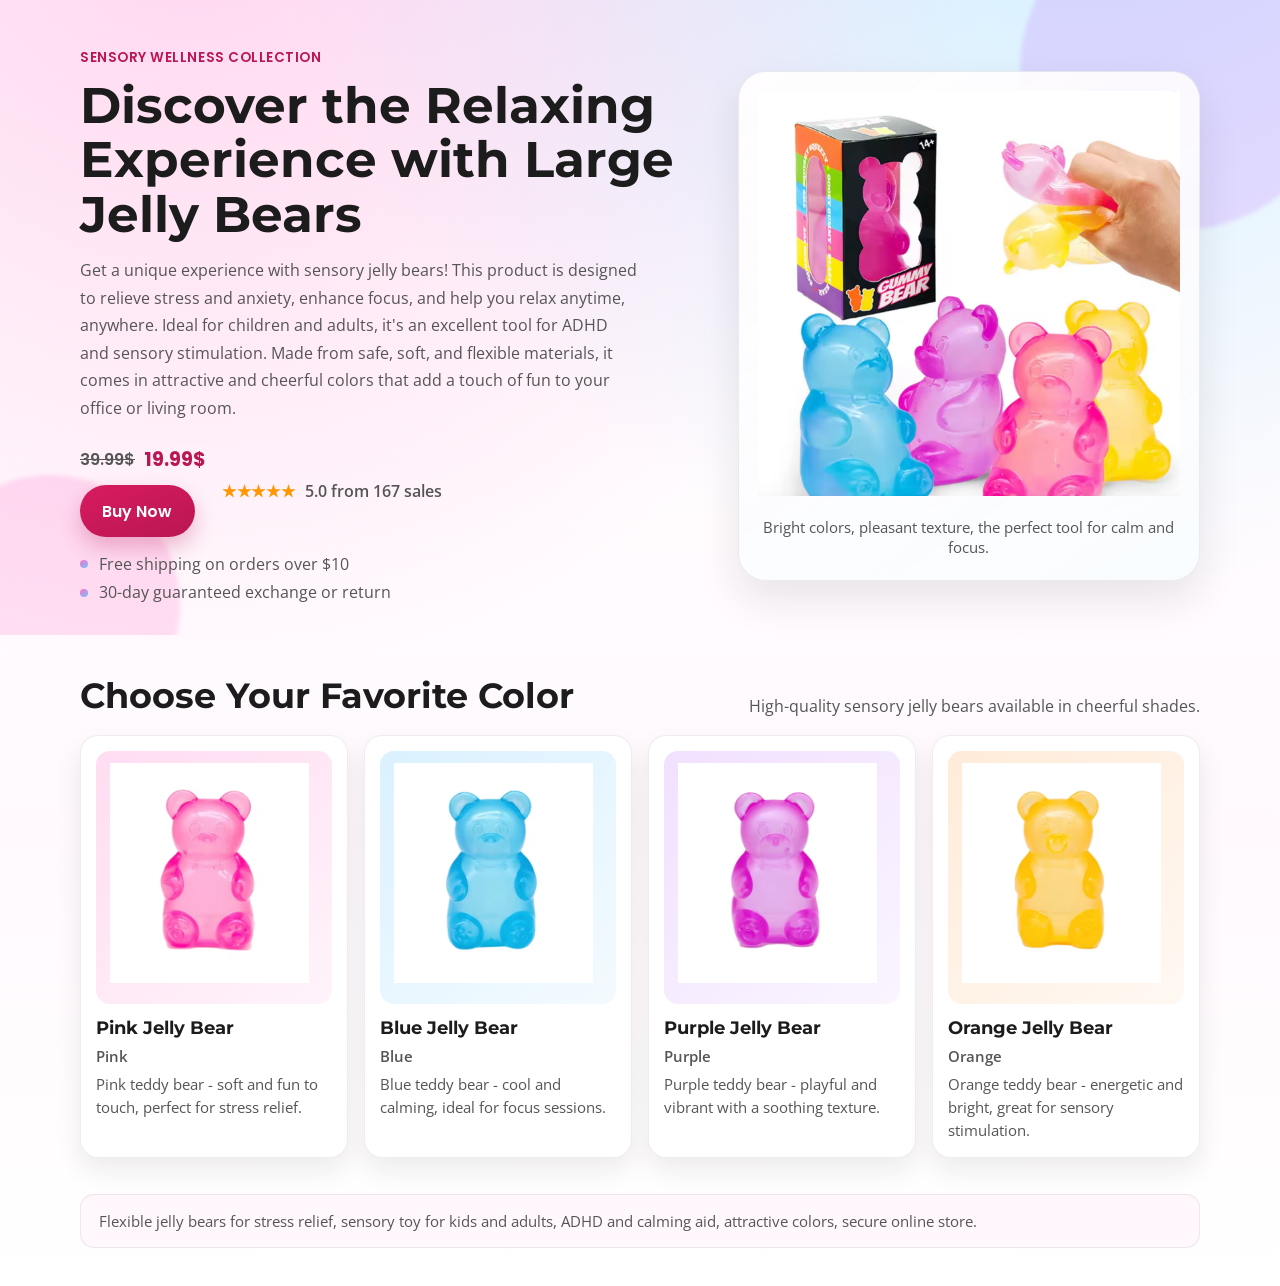
==== index.html @ 1a8f8e67 "Add files via upload" ====
<!DOCTYPE html>
<html lang="en">
  <head>
    <meta charset="UTF-8" />
    <meta name="viewport" content="width=device-width, initial-scale=1.0" />
    <meta
      name="description"
      content="Flexible jelly bears for stress relief, sensory toy for kids and adults, ADHD and calming aid, attractive colors, secure online store."
    />
    <meta
      name="keywords"
      content="jelly bears, stress relief, sensory toy, ADHD aid, calming toy, kids, adults"
    />
    <title>Relaxing Large Jelly Bears | Calm & Focus</title>
    <link rel="preconnect" href="https://fonts.googleapis.com" />
    <link rel="preconnect" href="https://fonts.gstatic.com" crossorigin />
    <link
      href="https://fonts.googleapis.com/css2?family=Montserrat:wght@700&family=Open+Sans:wght@400;600&family=Poppins:wght@600;700&display=swap"
      rel="stylesheet"
    />
    <link rel="stylesheet" href="styles.css" />
  </head>
  <body>
    <header class="hero">
      <div class="hero__bg-shape hero__bg-shape--one"></div>
      <div class="hero__bg-shape hero__bg-shape--two"></div>
      <div class="container hero__content">
        <section class="hero__text">
          <p class="tag">Sensory Wellness Collection</p>
          <h1>Discover the Relaxing Experience with Large Jelly Bears</h1>
          <p class="lead">
            Get a unique experience with sensory jelly bears! This product is designed to relieve stress and anxiety, enhance focus, and help you relax anytime, anywhere. Ideal for children and adults, it's an excellent tool for ADHD and sensory stimulation. Made from safe, soft, and flexible materials, it comes in attractive and cheerful colors that add a touch of fun to your office or living room.
          </p>
          <div class="hero__actions">
            <div class="hero__buttons">
              <p class="hero-price">
                <span class="hero-price__old">39.99$</span>
                <span class="hero-price__new">19.99$</span>
              </p>
              <a class="cta" href="order-form.html">Buy Now</a>
            </div>
            <div class="rating" aria-label="Customer rating">
              <span class="stars">&#9733;&#9733;&#9733;&#9733;&#9733;</span>
              <span>5.0 from 167 sales</span>
            </div>
          </div>
          <ul class="quick-tips" aria-label="Store guarantees">
            <li>Free shipping on orders over $10</li>
            <li>30-day guaranteed exchange or return</li>
          </ul>
        </section>

        <section class="hero__visual" aria-label="Featured jelly bear image">
          <div class="jelly-card jelly-card--pink">
            <a href="order-form.html" class="image-link" aria-label="Buy pink jelly bear">
              <img src="jell bear.png" alt="Pink jelly bear" class="bear-image" />
            </a>
            <p>Bright colors, pleasant texture, the perfect tool for calm and focus.</p>
          </div>
        </section>
      </div>
    </header>

    <main class="container">
      <section class="products" aria-labelledby="product-colors">
        <div class="section-header">
          <h2 id="product-colors">Choose Your Favorite Color</h2>
          <p>High-quality sensory jelly bears available in cheerful shades.</p>
        </div>

        <div class="product-grid">
          <article class="product-card">
            <div class="swatch swatch--pink">
              <a href="order-form.html" class="image-link" aria-label="Buy pink jelly bear">
                <img src="pink jell bear.png" alt="Pink jelly bear" class="product-image" />
              </a>
            </div>
            <h3>Pink Jelly Bear</h3>
            <p class="color-name">Pink</p>
            <p>Pink teddy bear - soft and fun to touch, perfect for stress relief.</p>
          </article>

          <article class="product-card">
            <div class="swatch swatch--blue">
              <a href="order-form.html" class="image-link" aria-label="Buy blue jelly bear">
                <img src="blue jell bear.png" alt="Blue jelly bear" class="product-image" />
              </a>
            </div>
            <h3>Blue Jelly Bear</h3>
            <p class="color-name">Blue</p>
            <p>Blue teddy bear - cool and calming, ideal for focus sessions.</p>
          </article>

          <article class="product-card">
            <div class="swatch swatch--purple">
              <a href="order-form.html" class="image-link" aria-label="Buy purple jelly bear">
                <img src="purple jell bear.png" alt="Purple jelly bear" class="product-image" />
              </a>
            </div>
            <h3>Purple Jelly Bear</h3>
            <p class="color-name">Purple</p>
            <p>Purple teddy bear - playful and vibrant with a soothing texture.</p>
          </article>

          <article class="product-card">
            <div class="swatch swatch--orange">
              <a href="order-form.html" class="image-link" aria-label="Buy orange jelly bear">
                <img src="orange jell bear.png" alt="Orange jelly bear" class="product-image" />
              </a>
            </div>
            <h3>Orange Jelly Bear</h3>
            <p class="color-name">Orange</p>
            <p>Orange teddy bear - energetic and bright, great for sensory stimulation.</p>
          </article>
        </div>
      </section>

      <section class="seo" aria-label="SEO summary text">
        <p>
          Flexible jelly bears for stress relief, sensory toy for kids and adults, ADHD and calming aid, attractive colors, secure online store.
        </p>
      </section>
    </main>
  </body>
</html>
---- styles.css ----
:root {
  --pink: #ff6ec7;
  --blue: #6ec7ff;
  --purple: #c47eff;
  --orange: #ffab5e;
  --text-main: #1c1c1c;
  --text-secondary: #555555;
  --white: #ffffff;
  --cta: #d81b60;
  --cta-dark: #b91652;
  --surface: #fff7fc;
}

* {
  box-sizing: border-box;
}

body {
  margin: 0;
  font-family: "Open Sans", sans-serif;
  color: var(--text-main);
  background:
    radial-gradient(circle at 15% -10%, rgba(255, 110, 199, 0.3), transparent 45%),
    radial-gradient(circle at 85% -20%, rgba(110, 199, 255, 0.35), transparent 45%),
    linear-gradient(180deg, #ffffff 0%, #fff9fd 65%, #ffffff 100%);
}

.container {
  width: min(1120px, 92vw);
  margin: 0 auto;
}

.hero {
  position: relative;
  overflow: hidden;
  padding: 3rem 0 2rem;
}

.hero__bg-shape {
  position: absolute;
  border-radius: 50%;
  filter: blur(2px);
  z-index: -1;
}

.hero__bg-shape--one {
  width: 320px;
  height: 320px;
  background: rgba(196, 126, 255, 0.24);
  top: -90px;
  right: -60px;
}

.hero__bg-shape--two {
  width: 260px;
  height: 260px;
  background: rgba(255, 110, 199, 0.2);
  bottom: -100px;
  left: -80px;
}

.hero__content {
  display: grid;
  gap: 2rem;
  grid-template-columns: 1.15fr 0.85fr;
  align-items: center;
}

.tag {
  font-family: "Poppins", sans-serif;
  font-weight: 600;
  color: var(--cta-dark);
  letter-spacing: 0.04em;
  text-transform: uppercase;
  margin: 0 0 0.6rem;
  font-size: 0.84rem;
}

h1,
h2,
h3 {
  font-family: "Montserrat", sans-serif;
  margin: 0;
}

h1 {
  font-size: clamp(1.9rem, 4.2vw, 3.1rem);
  line-height: 1.1;
  margin-bottom: 1rem;
}

.lead {
  color: var(--text-secondary);
  max-width: 62ch;
  margin: 0;
  line-height: 1.72;
}

.hero__actions {
  margin-top: 1.4rem;
  display: flex;
  align-items: center;
  gap: 1rem;
  flex-wrap: wrap;
}

.hero__buttons {
  display: flex;
  flex-direction: column;
  align-items: flex-start;
  gap: 0.7rem;
  flex-wrap: wrap;
}

.hero-price {
  margin: 0;
  display: flex;
  align-items: center;
  gap: 0.55rem;
  font-family: "Poppins", sans-serif;
  font-weight: 700;
  font-size: 1.15rem;
  color: var(--cta-dark);
}

.hero-price__old {
  font-size: 1rem;
  font-weight: 600;
  color: var(--text-secondary);
  text-decoration: line-through;
}

.hero-price__new {
  font-size: 1.2rem;
  color: var(--cta-dark);
}

.cta {
  font-family: "Poppins", sans-serif;
  font-weight: 600;
  border: 0;
  text-decoration: none;
  display: inline-flex;
  align-items: center;
  justify-content: center;
  color: var(--white);
  background: linear-gradient(160deg, var(--cta), var(--cta-dark));
  padding: 0.85rem 1.4rem;
  border-radius: 999px;
  font-size: 1rem;
  cursor: pointer;
  box-shadow: 0 10px 22px rgba(184, 22, 82, 0.28);
  transition: transform 180ms ease, box-shadow 180ms ease;
}

.cta:hover {
  transform: translateY(-2px);
  box-shadow: 0 12px 28px rgba(184, 22, 82, 0.34);
}

.cta--secondary {
  background: linear-gradient(160deg, #f36dad, #d33883);
}

.cart-link {
  font-family: "Poppins", sans-serif;
  font-weight: 600;
  text-decoration: none;
  color: var(--cta-dark);
  border: 1px solid rgba(184, 22, 82, 0.24);
  background: #fff;
  padding: 0.78rem 1.05rem;
  border-radius: 999px;
  transition: background 180ms ease, transform 180ms ease;
}

.cart-link:hover {
  background: #fff4fa;
  transform: translateY(-2px);
}

.rating {
  display: flex;
  align-items: center;
  gap: 0.55rem;
  color: var(--text-secondary);
  font-weight: 600;
}

.stars {
  color: #ff9700;
  letter-spacing: 0.05em;
}

.quick-tips {
  list-style: none;
  padding: 0;
  margin: 1rem 0 0;
  display: grid;
  gap: 0.4rem;
  color: var(--text-secondary);
}

.quick-tips li {
  position: relative;
  padding-left: 1.2rem;
}

.quick-tips li::before {
  content: "";
  width: 0.5rem;
  height: 0.5rem;
  border-radius: 50%;
  position: absolute;
  left: 0;
  top: 0.45rem;
  background: linear-gradient(145deg, var(--pink), var(--blue));
}

.jelly-card {
  border-radius: 28px;
  background:
    linear-gradient(145deg, rgba(255, 255, 255, 0.95), rgba(255, 255, 255, 0.82)),
    linear-gradient(160deg, rgba(255, 110, 199, 0.24), rgba(110, 199, 255, 0.2));
  border: 1px solid rgba(28, 28, 28, 0.08);
  padding: 1.2rem;
  box-shadow: 0 18px 40px rgba(28, 28, 28, 0.1);
}

.jelly-card p {
  color: var(--text-secondary);
  margin: 1rem 0 0.25rem;
  text-align: center;
  font-size: 0.95rem;
}

.bear {
  width: 190px;
  height: 210px;
  margin: 0 auto;
  border-radius: 42% 42% 38% 38% / 35% 35% 45% 45%;
  position: relative;
  box-shadow: inset 0 -10px 26px rgba(255, 255, 255, 0.25), 0 14px 24px rgba(28, 28, 28, 0.16);
}

.bear-image,
.product-image {
  width: 100%;
  height: 100%;
  object-fit: contain;
}

.image-link {
  display: block;
  width: 100%;
  height: 100%;
}

.bear::before,
.bear::after {
  content: "";
  position: absolute;
  width: 54px;
  height: 54px;
  border-radius: 50%;
  top: -18px;
  display: none;
}

.products {
  padding: 2.4rem 0 2.2rem;
}

.section-header {
  display: flex;
  justify-content: space-between;
  gap: 1rem;
  align-items: end;
  margin-bottom: 1.15rem;
  flex-wrap: wrap;
}

h2 {
  font-size: clamp(1.4rem, 3vw, 2.2rem);
}

.section-header p {
  margin: 0;
  color: var(--text-secondary);
}

.product-grid {
  display: grid;
  gap: 1rem;
  grid-template-columns: repeat(4, minmax(0, 1fr));
}

.product-card {
  background: var(--white);
  border: 1px solid rgba(28, 28, 28, 0.08);
  border-radius: 18px;
  padding: 0.95rem;
  box-shadow: 0 12px 26px rgba(28, 28, 28, 0.08);
}

.product-card h3 {
  margin: 0.8rem 0 0.45rem;
  font-size: 1.1rem;
}

.product-card p {
  margin: 0;
  color: var(--text-secondary);
  font-size: 0.93rem;
  line-height: 1.55;
}

.color-name {
  font-weight: 600;
  color: var(--cta-dark);
  font-size: 0.95rem;
  margin: 0.3rem 0 0.3rem !important;
}

.swatch {
  border-radius: 14px;
  min-height: 190px;
  display: grid;
  place-items: center;
  padding: 0.75rem;
}

.swatch--pink {
  background: linear-gradient(140deg, rgba(255, 110, 199, 0.24), rgba(255, 110, 199, 0.08));
}

.swatch--blue {
  background: linear-gradient(140deg, rgba(110, 199, 255, 0.25), rgba(110, 199, 255, 0.08));
}

.swatch--purple {
  background: linear-gradient(140deg, rgba(196, 126, 255, 0.24), rgba(196, 126, 255, 0.08));
}

.swatch--orange {
  background: linear-gradient(140deg, rgba(255, 171, 94, 0.24), rgba(255, 171, 94, 0.08));
}

.info-page {
  min-height: 100vh;
  display: grid;
  place-items: center;
  padding: 2rem 1rem;
}

.info-card {
  width: min(900px, 96vw);
  background: rgba(255, 255, 255, 0.95);
  border: 1px solid rgba(28, 28, 28, 0.08);
  border-radius: 22px;
  box-shadow: 0 16px 34px rgba(28, 28, 28, 0.1);
  padding: 1.5rem;
  font-family: "Cairo", "Open Sans", sans-serif;
}

.info-card h1 {
  font-size: clamp(1.4rem, 3vw, 2rem);
  margin-bottom: 0.4rem;
}

.info-subtitle {
  margin: 0 0 1.25rem;
  color: var(--text-secondary);
}

.info-form {
  display: grid;
  gap: 1rem;
}

.info-grid {
  display: grid;
  gap: 0.9rem;
  grid-template-columns: repeat(2, minmax(0, 1fr));
}

.info-grid label {
  display: grid;
  gap: 0.4rem;
  font-weight: 600;
}

.info-grid input,
.info-grid select {
  width: 100%;
  border: 1px solid rgba(28, 28, 28, 0.18);
  border-radius: 12px;
  padding: 0.72rem 0.82rem;
  font: inherit;
  background: #fff;
}

.info-grid input:focus,
.info-grid select:focus {
  outline: 2px solid rgba(216, 27, 96, 0.18);
  border-color: var(--cta);
}

.info-full-width {
  grid-column: 1 / -1;
}

.info-actions {
  display: flex;
  flex-direction: column;
  align-items: flex-start;
  gap: 0.7rem;
}

@media (max-width: 760px) {
  .info-page,
  .checkout-page {
    padding: 1.25rem 0;
  }

  .info-card,
  .checkout-card {
    width: 100%;
    border-radius: 16px;
    padding: 1rem;
  }

  .checkout-subtitle {
    line-height: 1.55;
  }

  .info-grid {
    grid-template-columns: 1fr;
  }

  .info-full-width {
    grid-column: auto;
  }

  .info-actions {
    display: grid;
    grid-template-columns: 1fr;
  }

  .info-actions .cta {
    width: 100%;
  }

  .info-grid input,
  .info-grid select,
  .checkout-form input,
  .checkout-form textarea,
  .checkout-form select {
    font-size: 16px;
  }

  .payment-block .pay-btn {
    width: min(100%, 340px);
  }
}

.swatch .bear {
  width: 122px;
  height: 136px;
}

.swatch .bear::before,
.swatch .bear::after {
  width: 34px;
  height: 34px;
  top: -12px;
}

.swatch img {
  max-width: 96%;
  max-height: 96%;
}

.seo {
  background: var(--surface);
  border: 1px solid rgba(28, 28, 28, 0.08);
  border-radius: 14px;
  padding: 1rem 1.1rem;
  margin-bottom: 2.4rem;
}

.seo p {
  margin: 0;
  color: var(--text-secondary);
  font-size: 0.95rem;
}

.checkout-page {
  min-height: 100vh;
  padding: 3rem 0;
  display: flex;
  align-items: center;
}

.checkout-wrap {
  display: flex;
  justify-content: center;
}

.checkout-card {
  width: min(700px, 100%);
  background: rgba(255, 255, 255, 0.96);
  border: 1px solid rgba(28, 28, 28, 0.1);
  border-radius: 20px;
  padding: 1.4rem;
  box-shadow: 0 14px 28px rgba(28, 28, 28, 0.1);
}

.checkout-card h1 {
  margin-bottom: 0.6rem;
}

.checkout-subtitle {
  margin: 0 0 1rem;
  color: var(--text-secondary);
}

.checkout-form {
  display: grid;
  gap: 0.58rem;
}

.checkout-form label {
  font-weight: 600;
  color: var(--text-main);
  margin-top: 0.4rem;
}

.checkout-form input,
.checkout-form textarea,
.checkout-form select {
  border: 1px solid rgba(28, 28, 28, 0.2);
  border-radius: 12px;
  padding: 0.72rem 0.8rem;
  font-family: "Open Sans", sans-serif;
  font-size: 0.96rem;
  color: var(--text-main);
  background: #ffffff;
}

.checkout-form input:focus,
.checkout-form textarea:focus,
.checkout-form select:focus {
  outline: 2px solid rgba(110, 199, 255, 0.45);
  border-color: rgba(110, 199, 255, 0.9);
}

.checkout-form .cta {
  margin-top: 0.8rem;
}

.back-link {
  display: inline-block;
  margin-top: 1rem;
  font-weight: 600;
  color: var(--cta-dark);
  text-decoration: none;
}

.back-link:hover {
  text-decoration: underline;
}

.payment-card {
  width: min(760px, 100%);
}

.order-summary {
  border: 1px solid rgba(28, 28, 28, 0.1);
  border-radius: 14px;
  padding: 0.9rem;
  background: #fff9fd;
}

.order-summary h2 {
  font-size: 1.1rem;
  margin-bottom: 0.65rem;
}

.order-summary dl {
  margin: 0;
  display: grid;
  gap: 0.45rem;
}

.order-summary dl div {
  display: flex;
  justify-content: space-between;
  gap: 0.75rem;
  border-bottom: 1px dashed rgba(28, 28, 28, 0.12);
  padding-bottom: 0.3rem;
}

.order-summary dt {
  font-weight: 600;
  color: var(--text-secondary);
}

.order-summary dd {
  margin: 0;
  text-align: right;
  word-break: break-word;
}

.payment-methods {
  display: grid;
  gap: 0.7rem;
  margin-top: 1rem;
}

.payment-block {
  border: 1px solid rgba(28, 28, 28, 0.1);
  border-radius: 14px;
  padding: 0.9rem;
  background: #ffffff;
}

.payment-block h2 {
  font-size: 1.1rem;
  margin-bottom: 0.3rem;
}

.method-note {
  margin: 0 0 0.7rem;
  color: var(--text-secondary);
}

#paypal-button-container {
  min-height: 45px;
}

.pay-btn {
  border: 0;
  border-radius: 14px;
  min-height: 60px;
  padding: 0.95rem 1.8rem;
  font-family: "Poppins", sans-serif;
  font-weight: 600;
  font-size: 1.08rem;
  text-decoration: none;
  display: inline-flex;
  align-items: center;
  justify-content: center;
  cursor: pointer;
}

.pay-btn--paypal {
  color: #ffffff;
  background: linear-gradient(160deg, #0070ba, #00457c);
  box-shadow: 0 10px 22px rgba(0, 69, 124, 0.25);
}

.pay-btn--mastercard {
  color: #ffffff;
  background: linear-gradient(160deg, var(--cta), var(--cta-dark));
  box-shadow: 0 10px 22px rgba(184, 22, 82, 0.28);
}

.payment-block .pay-btn {
  display: flex;
  width: max-content;
  margin: 0 auto;
}

.payment-options {
  display: grid;
  grid-template-columns: repeat(2, minmax(0, 1fr));
  gap: 0.75rem;
}

.payment-choice {
  border: 1px solid rgba(28, 28, 28, 0.14);
  background: #ffffff;
  border-radius: 12px;
  min-height: 56px;
  padding: 0.55rem 0.8rem;
  display: flex;
  align-items: center;
  justify-content: center;
  gap: 0.5rem;
  font-family: "Poppins", sans-serif;
  font-weight: 600;
  color: var(--text-main);
  cursor: pointer;
  transition: transform 160ms ease, box-shadow 160ms ease, border-color 160ms ease;
}

.payment-choice:hover {
  transform: translateY(-2px);
  border-color: rgba(216, 27, 96, 0.35);
  box-shadow: 0 10px 20px rgba(28, 28, 28, 0.08);
}

.payment-choice img {
  width: 24px;
  height: 24px;
  object-fit: contain;
}

.integration-note {
  margin: 0.9rem 0 0;
  color: var(--text-secondary);
  font-size: 0.9rem;
}

.hero__text,
.hero__visual,
.product-card,
.seo {
  animation: rise 620ms ease both;
}

.product-card:nth-child(2) {
  animation-delay: 80ms;
}

.product-card:nth-child(3) {
  animation-delay: 150ms;
}

.product-card:nth-child(4) {
  animation-delay: 220ms;
}

@keyframes rise {
  from {
    opacity: 0;
    transform: translateY(12px);
  }
  to {
    opacity: 1;
    transform: translateY(0);
  }
}

@media (max-width: 980px) {
  .hero__content {
    grid-template-columns: 1fr;
  }

  .product-grid {
    grid-template-columns: repeat(2, minmax(0, 1fr));
  }
}

@media (max-width: 580px) {
  .hero {
    padding-top: 2rem;
  }

  h1 {
    font-size: clamp(1.5rem, 8vw, 2rem);
  }

  .product-grid {
    grid-template-columns: 1fr;
  }

  .cta {
    width: 100%;
  }

  .hero__buttons {
    width: 100%;
  }

  .rating {
    width: 100%;
    justify-content: center;
  }

  .checkout-card {
    padding: 1rem;
  }

  .order-summary dl div {
    display: grid;
    gap: 0.2rem;
  }

  .order-summary dd {
    text-align: left;
  }

  .order-summary {
    padding: 0.75rem;
  }

  .payment-block {
    padding: 0.75rem;
  }

  .payment-block .pay-btn {
    width: 100%;
  }

  .payment-options {
    grid-template-columns: 1fr;
  }
}
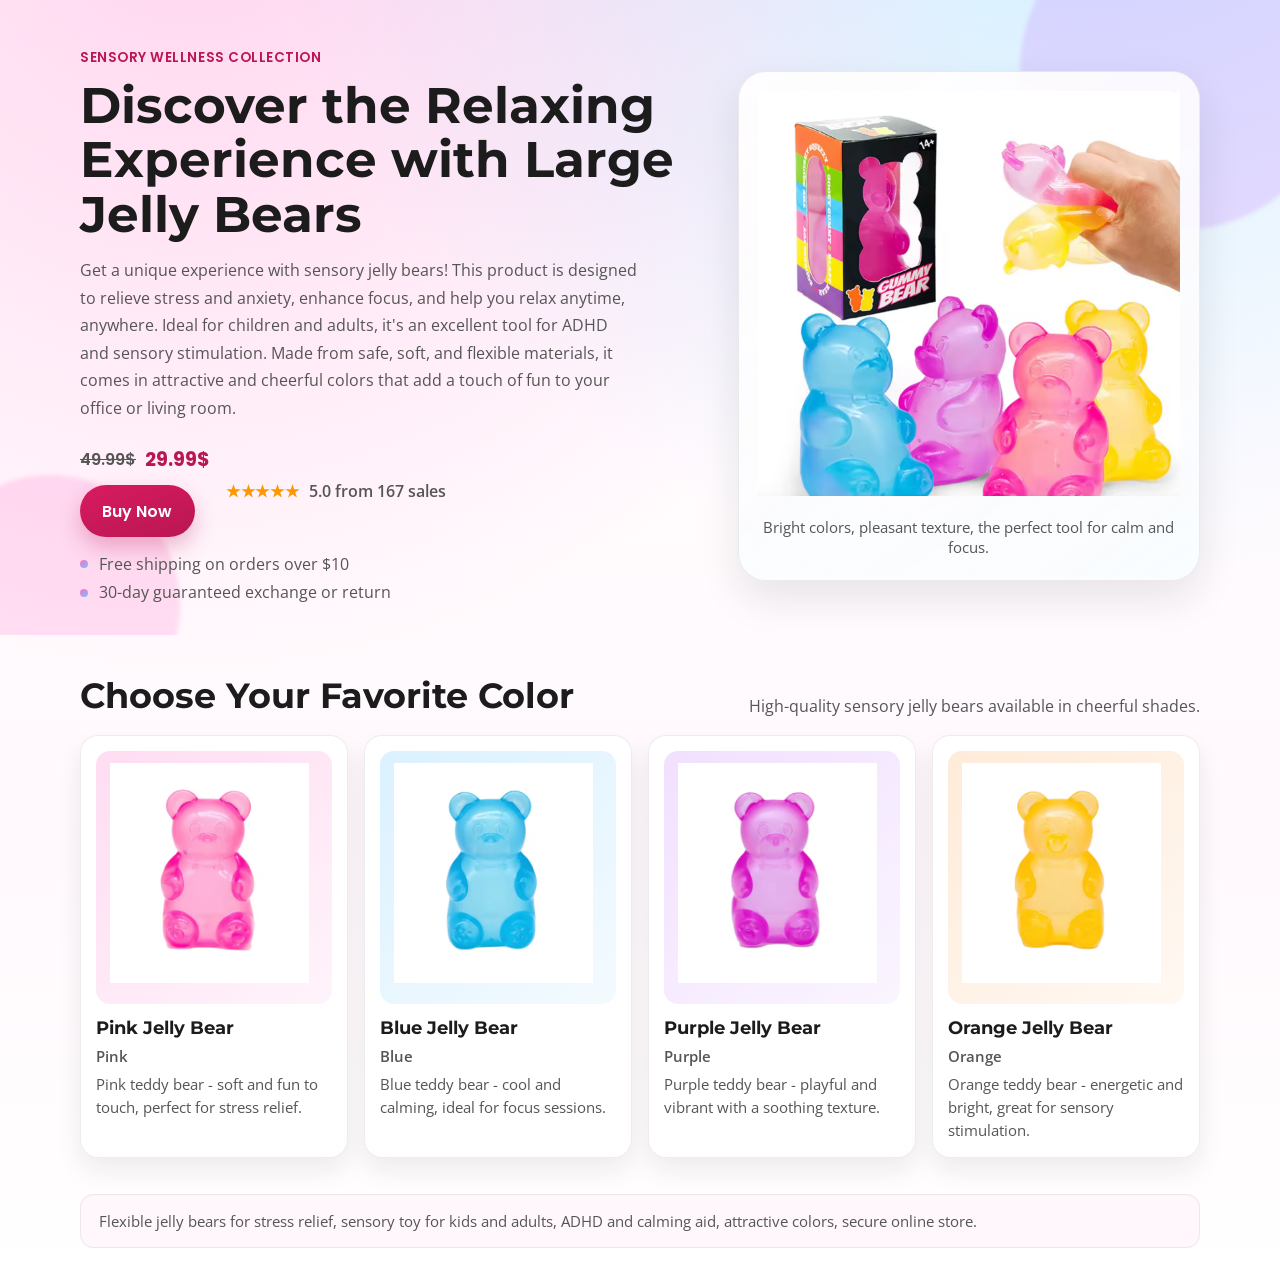
==== commit 25bc9387: "Update pricing in index.html" ====
--- a/index.html
+++ b/index.html
@@ -34,8 +34,8 @@
           <div class="hero__actions">
             <div class="hero__buttons">
               <p class="hero-price">
-                <span class="hero-price__old">39.99$</span>
-                <span class="hero-price__new">19.99$</span>
+                <span class="hero-price__old">49.99$</span>
+                <span class="hero-price__new">29.99$</span>
               </p>
               <a class="cta" href="order-form.html">Buy Now</a>
             </div>
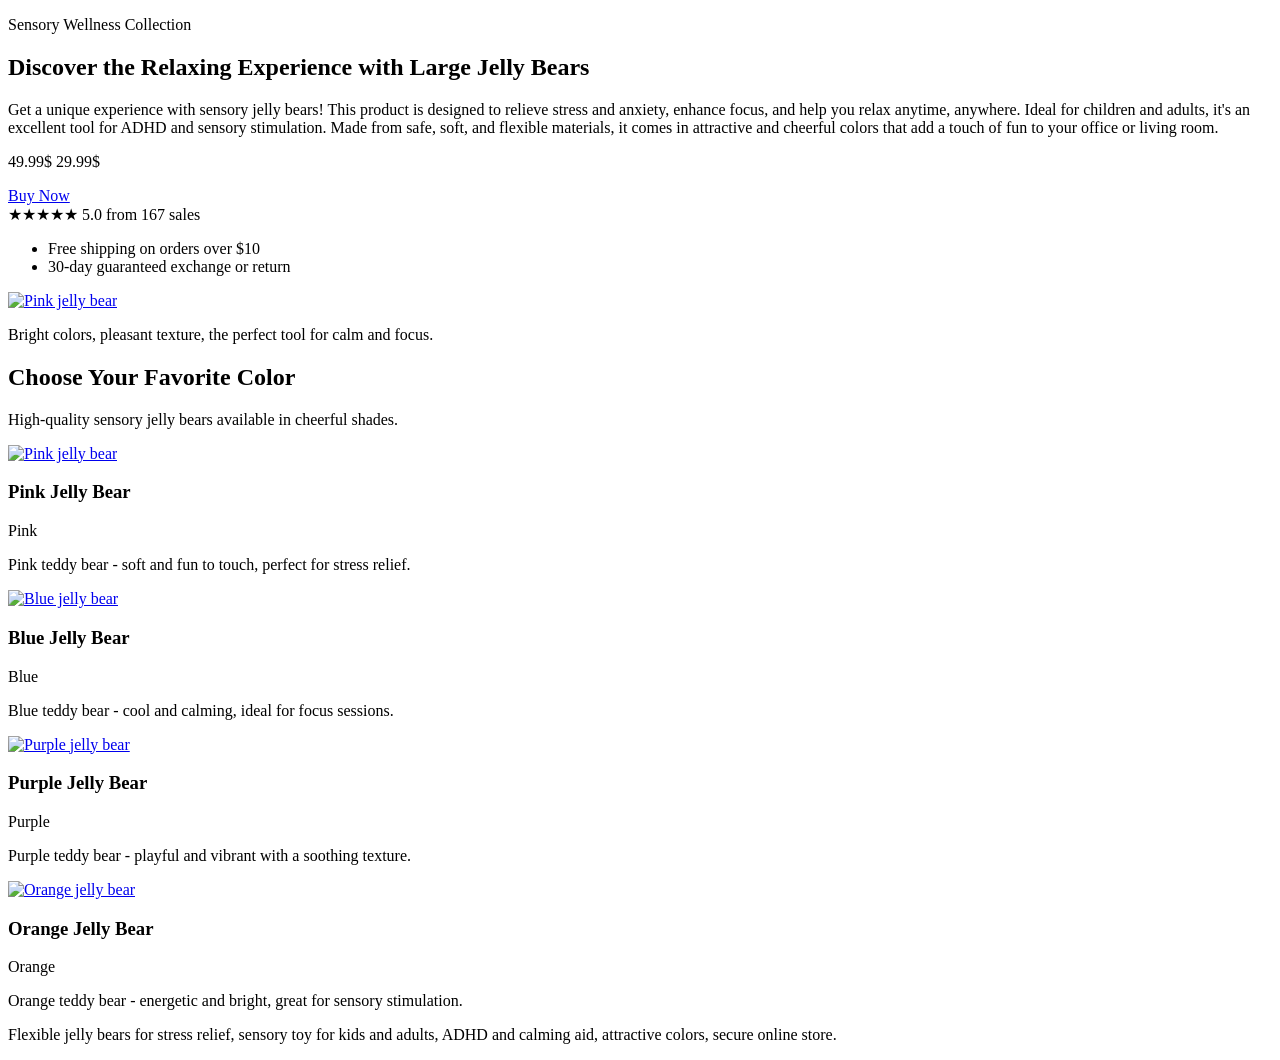
==== commit dd097089: "Add files via upload" ====
--- a/index.html
+++ b/index.html
@@ -22,8 +22,7 @@
   </head>
   <body>
     <header class="hero">
-      <div class="hero__bg-shape hero__bg-shape--one"></div>
-      <div class="hero__bg-shape hero__bg-shape--two"></div>
+          <div class="hero__bg-shape hero__bg-shape--two"></div>
       <div class="container hero__content">
         <section class="hero__text">
           <p class="tag">Sensory Wellness Collection</p>
@@ -37,7 +36,7 @@
                 <span class="hero-price__old">49.99$</span>
                 <span class="hero-price__new">29.99$</span>
               </p>
-              <a class="cta" href="order-form.html">Buy Now</a>
+              <a class="cta" href="buy-now.html">Buy Now</a>
             </div>
             <div class="rating" aria-label="Customer rating">
               <span class="stars">&#9733;&#9733;&#9733;&#9733;&#9733;</span>
@@ -52,7 +51,7 @@
 
         <section class="hero__visual" aria-label="Featured jelly bear image">
           <div class="jelly-card jelly-card--pink">
-            <a href="order-form.html" class="image-link" aria-label="Buy pink jelly bear">
+            <a href="buy-now.html" class="image-link" aria-label="Buy pink jelly bear">
               <img src="jell bear.png" alt="Pink jelly bear" class="bear-image" />
             </a>
             <p>Bright colors, pleasant texture, the perfect tool for calm and focus.</p>
@@ -71,7 +70,7 @@
         <div class="product-grid">
           <article class="product-card">
             <div class="swatch swatch--pink">
-              <a href="order-form.html" class="image-link" aria-label="Buy pink jelly bear">
+              <a href="buy-now.html" class="image-link" aria-label="Buy pink jelly bear">
                 <img src="pink jell bear.png" alt="Pink jelly bear" class="product-image" />
               </a>
             </div>
@@ -82,7 +81,7 @@
 
           <article class="product-card">
             <div class="swatch swatch--blue">
-              <a href="order-form.html" class="image-link" aria-label="Buy blue jelly bear">
+              <a href="buy-now.html" class="image-link" aria-label="Buy blue jelly bear">
                 <img src="blue jell bear.png" alt="Blue jelly bear" class="product-image" />
               </a>
             </div>
@@ -93,7 +92,7 @@
 
           <article class="product-card">
             <div class="swatch swatch--purple">
-              <a href="order-form.html" class="image-link" aria-label="Buy purple jelly bear">
+              <a href="buy-now.html" class="image-link" aria-label="Buy purple jelly bear">
                 <img src="purple jell bear.png" alt="Purple jelly bear" class="product-image" />
               </a>
             </div>
@@ -104,7 +103,7 @@
 
           <article class="product-card">
             <div class="swatch swatch--orange">
-              <a href="order-form.html" class="image-link" aria-label="Buy orange jelly bear">
+              <a href="buy-now.html" class="image-link" aria-label="Buy orange jelly bear">
                 <img src="orange jell bear.png" alt="Orange jelly bear" class="product-image" />
               </a>
             </div>
@@ -112,14 +111,13 @@
             <p class="color-name">Orange</p>
             <p>Orange teddy bear - energetic and bright, great for sensory stimulation.</p>
           </article>
-        </div>
-      </section>
-
       <section class="seo" aria-label="SEO summary text">
         <p>
           Flexible jelly bears for stress relief, sensory toy for kids and adults, ADHD and calming aid, attractive colors, secure online store.
         </p>
       </section>
     </main>
+    </div>
+
   </body>
 </html>
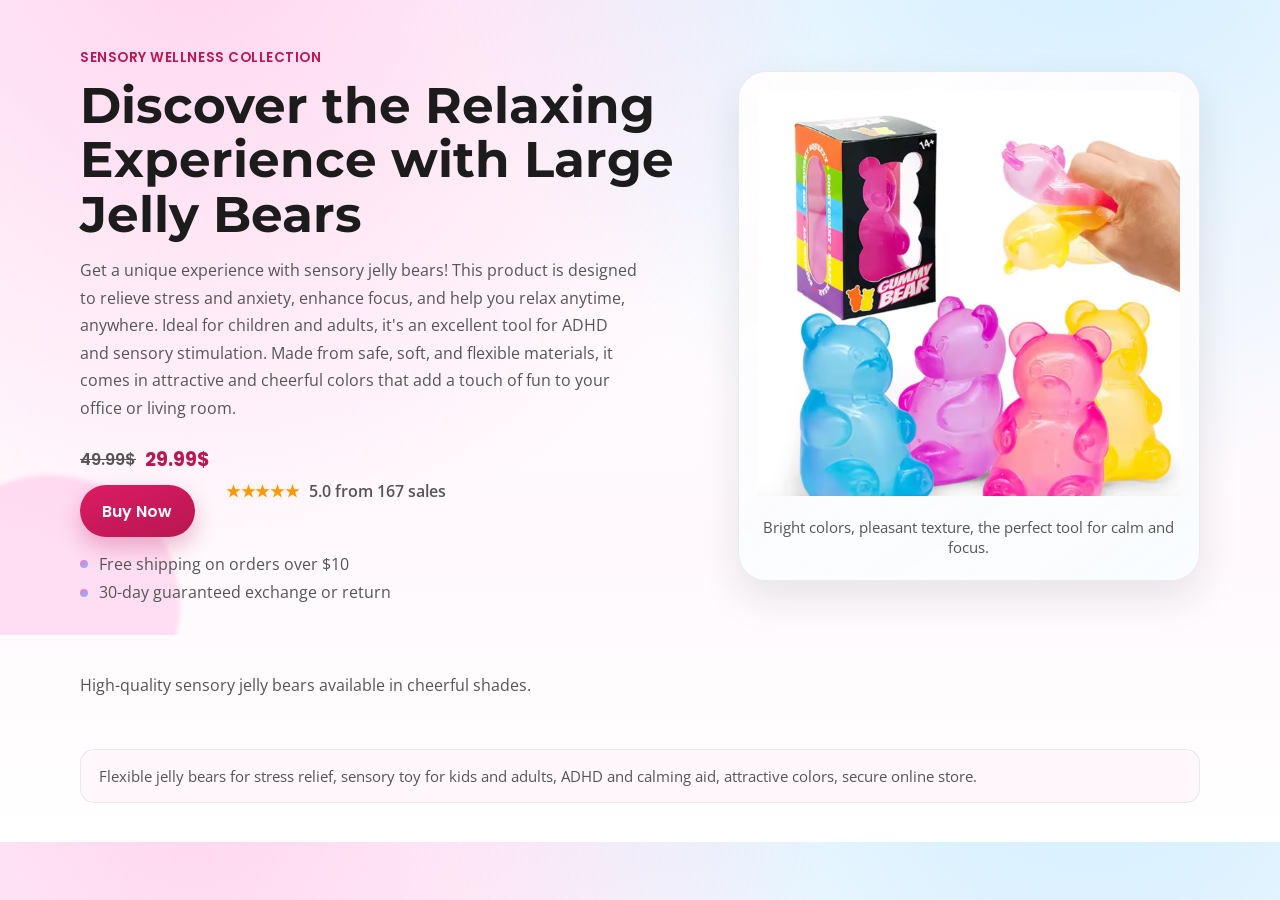
==== commit e4b765a2: "Add files via upload" ====
--- a/index.html
+++ b/index.html
@@ -63,61 +63,16 @@
     <main class="container">
       <section class="products" aria-labelledby="product-colors">
         <div class="section-header">
-          <h2 id="product-colors">Choose Your Favorite Color</h2>
           <p>High-quality sensory jelly bears available in cheerful shades.</p>
         </div>
+      </section>
 
-        <div class="product-grid">
-          <article class="product-card">
-            <div class="swatch swatch--pink">
-              <a href="buy-now.html" class="image-link" aria-label="Buy pink jelly bear">
-                <img src="pink jell bear.png" alt="Pink jelly bear" class="product-image" />
-              </a>
-            </div>
-            <h3>Pink Jelly Bear</h3>
-            <p class="color-name">Pink</p>
-            <p>Pink teddy bear - soft and fun to touch, perfect for stress relief.</p>
-          </article>
-
-          <article class="product-card">
-            <div class="swatch swatch--blue">
-              <a href="buy-now.html" class="image-link" aria-label="Buy blue jelly bear">
-                <img src="blue jell bear.png" alt="Blue jelly bear" class="product-image" />
-              </a>
-            </div>
-            <h3>Blue Jelly Bear</h3>
-            <p class="color-name">Blue</p>
-            <p>Blue teddy bear - cool and calming, ideal for focus sessions.</p>
-          </article>
-
-          <article class="product-card">
-            <div class="swatch swatch--purple">
-              <a href="buy-now.html" class="image-link" aria-label="Buy purple jelly bear">
-                <img src="purple jell bear.png" alt="Purple jelly bear" class="product-image" />
-              </a>
-            </div>
-            <h3>Purple Jelly Bear</h3>
-            <p class="color-name">Purple</p>
-            <p>Purple teddy bear - playful and vibrant with a soothing texture.</p>
-          </article>
-
-          <article class="product-card">
-            <div class="swatch swatch--orange">
-              <a href="buy-now.html" class="image-link" aria-label="Buy orange jelly bear">
-                <img src="orange jell bear.png" alt="Orange jelly bear" class="product-image" />
-              </a>
-            </div>
-            <h3>Orange Jelly Bear</h3>
-            <p class="color-name">Orange</p>
-            <p>Orange teddy bear - energetic and bright, great for sensory stimulation.</p>
-          </article>
       <section class="seo" aria-label="SEO summary text">
         <p>
           Flexible jelly bears for stress relief, sensory toy for kids and adults, ADHD and calming aid, attractive colors, secure online store.
         </p>
       </section>
     </main>
-    </div>
 
   </body>
 </html>
--- a/styles.css
+++ b/styles.css
@@ -0,0 +1,810 @@
+:root {
+  --pink: #ff6ec7;
+  --blue: #6ec7ff;
+  --purple: #c47eff;
+  --orange: #ffab5e;
+  --text-main: #1c1c1c;
+  --text-secondary: #555555;
+  --white: #ffffff;
+  --cta: #db1c62;
+  --cta-dark: #b91652;
+  --surface: #fff7fc;
+}
+
+* {
+  box-sizing: border-box;
+}
+
+body {
+  margin: 0;
+  font-family: "Open Sans", sans-serif;
+  color: var(--text-main);
+  background:
+    radial-gradient(circle at 15% -10%, rgba(255, 110, 199, 0.3), transparent 45%),
+    radial-gradient(circle at 85% -20%, rgba(110, 199, 255, 0.35), transparent 45%),
+    linear-gradient(180deg, #ffffff 0%, #fff9fd 65%, #ffffff 100%);
+}
+
+.container {
+  width: min(1120px, 92vw);
+  margin: 0 auto;
+}
+
+.hero {
+  position: relative;
+  overflow: hidden;
+  padding: 3rem 0 2rem;
+}
+
+.hero__bg-shape {
+  position: absolute;
+  border-radius: 50%;
+  filter: blur(2px);
+  z-index: -1;
+}
+
+.hero__bg-shape--one {
+  width: 320px;
+  height: 320px;
+  background: rgba(196, 126, 255, 0.24);
+  top: -90px;
+  right: -60px;
+}
+
+.hero__bg-shape--two {
+  width: 260px;
+  height: 260px;
+  background: rgba(255, 110, 199, 0.2);
+  bottom: -100px;
+  left: -80px;
+}
+
+.hero__content {
+  display: grid;
+  gap: 2rem;
+  grid-template-columns: 1.15fr 0.85fr;
+  align-items: center;
+}
+
+.tag {
+  font-family: "Poppins", sans-serif;
+  font-weight: 600;
+  color: var(--cta-dark);
+  letter-spacing: 0.04em;
+  text-transform: uppercase;
+  margin: 0 0 0.6rem;
+  font-size: 0.84rem;
+}
+
+h1,
+h2,
+h3 {
+  font-family: "Montserrat", sans-serif;
+  margin: 0;
+}
+
+h1 {
+  font-size: clamp(1.9rem, 4.2vw, 3.1rem);
+  line-height: 1.1;
+  margin-bottom: 1rem;
+}
+
+.lead {
+  color: var(--text-secondary);
+  max-width: 62ch;
+  margin: 0;
+  line-height: 1.72;
+}
+
+.hero__actions {
+  margin-top: 1.4rem;
+  display: flex;
+  align-items: center;
+  gap: 1rem;
+  flex-wrap: wrap;
+}
+
+.hero__buttons {
+  display: flex;
+  flex-direction: column;
+  align-items: flex-start;
+  gap: 0.7rem;
+  flex-wrap: wrap;
+}
+
+.hero-price {
+  margin: 0;
+  display: flex;
+  align-items: center;
+  gap: 0.55rem;
+  font-family: "Poppins", sans-serif;
+  font-weight: 700;
+  font-size: 1.15rem;
+  color: var(--cta-dark);
+}
+
+.hero-price__old {
+  font-size: 1rem;
+  font-weight: 600;
+  color: var(--text-secondary);
+  text-decoration: line-through;
+}
+
+.hero-price__new {
+  font-size: 1.2rem;
+  color: var(--cta-dark);
+}
+
+.cta {
+  font-family: "Poppins", sans-serif;
+  font-weight: 600;
+  border: 0;
+  text-decoration: none;
+  display: inline-flex;
+  align-items: center;
+  justify-content: center;
+  color: var(--white);
+  background: linear-gradient(160deg, var(--cta), var(--cta-dark));
+  padding: 0.85rem 1.4rem;
+  border-radius: 999px;
+  font-size: 1rem;
+  cursor: pointer;
+  box-shadow: 0 10px 22px rgba(184, 22, 82, 0.28);
+  transition: transform 180ms ease, box-shadow 180ms ease;
+}
+
+.cta:hover {
+  transform: translateY(-2px);
+  box-shadow: 0 12px 28px rgba(184, 22, 82, 0.34);
+}
+
+.cta--secondary {
+  background: linear-gradient(160deg, #f36dad, #d33883);
+}
+
+.cart-link {
+  font-family: "Poppins", sans-serif;
+  font-weight: 600;
+  text-decoration: none;
+  color: var(--cta-dark);
+  border: 1px solid rgba(184, 22, 82, 0.24);
+  background: #fff;
+  padding: 0.78rem 1.05rem;
+  border-radius: 999px;
+  transition: background 180ms ease, transform 180ms ease;
+}
+
+.cart-link:hover {
+  background: #fff4fa;
+  transform: translateY(-2px);
+}
+
+.rating {
+  display: flex;
+  align-items: center;
+  gap: 0.55rem;
+  color: var(--text-secondary);
+  font-weight: 600;
+}
+
+.stars {
+  color: #ff9700;
+  letter-spacing: 0.05em;
+}
+
+.quick-tips {
+  list-style: none;
+  padding: 0;
+  margin: 1rem 0 0;
+  display: grid;
+  gap: 0.4rem;
+  color: var(--text-secondary);
+}
+
+.quick-tips li {
+  position: relative;
+  padding-left: 1.2rem;
+}
+
+.quick-tips li::before {
+  content: "";
+  width: 0.5rem;
+  height: 0.5rem;
+  border-radius: 50%;
+  position: absolute;
+  left: 0;
+  top: 0.45rem;
+  background: linear-gradient(145deg, var(--pink), var(--blue));
+}
+
+.jelly-card {
+  border-radius: 28px;
+  background:
+    linear-gradient(145deg, rgba(255, 255, 255, 0.95), rgba(255, 255, 255, 0.82)),
+    linear-gradient(160deg, rgba(255, 110, 199, 0.24), rgba(110, 199, 255, 0.2));
+  border: 1px solid rgba(28, 28, 28, 0.08);
+  padding: 1.2rem;
+  box-shadow: 0 18px 40px rgba(28, 28, 28, 0.1);
+}
+
+.jelly-card p {
+  color: var(--text-secondary);
+  margin: 1rem 0 0.25rem;
+  text-align: center;
+  font-size: 0.95rem;
+}
+
+.bear {
+  width: 190px;
+  height: 210px;
+  margin: 0 auto;
+  border-radius: 42% 42% 38% 38% / 35% 35% 45% 45%;
+  position: relative;
+  box-shadow: inset 0 -10px 26px rgba(255, 255, 255, 0.25), 0 14px 24px rgba(28, 28, 28, 0.16);
+}
+
+.bear-image,
+.product-image {
+  width: 100%;
+  height: 100%;
+  object-fit: contain;
+}
+
+.image-link {
+  display: block;
+  width: 100%;
+  height: 100%;
+}
+
+.bear::before,
+.bear::after {
+  content: "";
+  position: absolute;
+  width: 54px;
+  height: 54px;
+  border-radius: 50%;
+  top: -18px;
+  display: none;
+}
+
+.products {
+  padding: 2.4rem 0 2.2rem;
+}
+
+.section-header {
+  display: flex;
+  justify-content: space-between;
+  gap: 1rem;
+  align-items: end;
+  margin-bottom: 1.15rem;
+  flex-wrap: wrap;
+}
+
+h2 {
+  font-size: clamp(1.4rem, 3vw, 2.2rem);
+}
+
+.section-header p {
+  margin: 0;
+  color: var(--text-secondary);
+}
+
+.product-grid {
+  display: grid;
+  gap: 1rem;
+  grid-template-columns: repeat(4, minmax(0, 1fr));
+}
+
+.product-card {
+  background: var(--white);
+  border: 1px solid rgba(28, 28, 28, 0.08);
+  border-radius: 18px;
+  padding: 0.95rem;
+  box-shadow: 0 12px 26px rgba(28, 28, 28, 0.08);
+}
+
+.product-card h3 {
+  margin: 0.8rem 0 0.45rem;
+  font-size: 1.1rem;
+}
+
+.product-card p {
+  margin: 0;
+  color: var(--text-secondary);
+  font-size: 0.93rem;
+  line-height: 1.55;
+}
+
+.color-name {
+  font-weight: 600;
+  color: var(--cta-dark);
+  font-size: 0.95rem;
+  margin: 0.3rem 0 0.3rem !important;
+}
+
+.swatch {
+  border-radius: 14px;
+  min-height: 190px;
+  display: grid;
+  place-items: center;
+  padding: 0.75rem;
+}
+
+.swatch--pink {
+  background: linear-gradient(140deg, rgba(255, 110, 199, 0.24), rgba(255, 110, 199, 0.08));
+}
+
+.swatch--blue {
+  background: linear-gradient(140deg, rgba(110, 199, 255, 0.25), rgba(110, 199, 255, 0.08));
+}
+
+.swatch--purple {
+  background: linear-gradient(140deg, rgba(196, 126, 255, 0.24), rgba(196, 126, 255, 0.08));
+}
+
+.swatch--orange {
+  background: linear-gradient(140deg, rgba(255, 171, 94, 0.24), rgba(255, 171, 94, 0.08));
+}
+
+.info-page {
+  min-height: 100vh;
+  display: grid;
+  place-items: center;
+  padding: 2rem 1rem;
+}
+
+.info-card {
+  width: min(900px, 96vw);
+  background: rgba(255, 255, 255, 0.95);
+  border: 1px solid rgba(28, 28, 28, 0.08);
+  border-radius: 22px;
+  box-shadow: 0 16px 34px rgba(28, 28, 28, 0.1);
+  padding: 1.5rem;
+  font-family: "Cairo", "Open Sans", sans-serif;
+}
+
+.info-card h1 {
+  font-size: clamp(1.4rem, 3vw, 2rem);
+  margin-bottom: 0.4rem;
+}
+
+.info-subtitle {
+  margin: 0 0 1.25rem;
+  color: var(--text-secondary);
+}
+
+.info-form {
+  display: grid;
+  gap: 1rem;
+}
+
+.info-grid {
+  display: grid;
+  gap: 0.9rem;
+  grid-template-columns: repeat(2, minmax(0, 1fr));
+}
+
+.info-grid label {
+  display: grid;
+  gap: 0.4rem;
+  font-weight: 600;
+}
+
+.info-grid input,
+.info-grid select {
+  width: 100%;
+  border: 1px solid rgba(28, 28, 28, 0.18);
+  border-radius: 12px;
+  padding: 0.72rem 0.82rem;
+  font: inherit;
+  background: #fff;
+}
+
+.info-grid input:focus,
+.info-grid select:focus {
+  outline: 2px solid rgba(216, 27, 96, 0.18);
+  border-color: var(--cta);
+}
+
+.info-full-width {
+  grid-column: 1 / -1;
+}
+
+.info-actions {
+  display: flex;
+  flex-direction: column;
+  align-items: flex-start;
+  gap: 0.7rem;
+}
+
+@media (max-width: 760px) {
+  .info-page,
+  .checkout-page {
+    padding: 1.25rem 0;
+  }
+
+  .info-card,
+  .checkout-card {
+    width: 100%;
+    border-radius: 16px;
+    padding: 1rem;
+  }
+
+  .checkout-subtitle {
+    line-height: 1.55;
+  }
+
+  .info-grid {
+    grid-template-columns: 1fr;
+  }
+
+  .info-full-width {
+    grid-column: auto;
+  }
+
+  .info-actions {
+    display: grid;
+    grid-template-columns: 1fr;
+  }
+
+  .info-actions .cta {
+    width: 100%;
+  }
+
+  .info-grid input,
+  .info-grid select,
+  .checkout-form input,
+  .checkout-form textarea,
+  .checkout-form select {
+    font-size: 16px;
+  }
+
+  .payment-block .pay-btn {
+    width: min(100%, 340px);
+  }
+}
+
+.swatch .bear {
+  width: 122px;
+  height: 136px;
+}
+
+.swatch .bear::before,
+.swatch .bear::after {
+  width: 34px;
+  height: 34px;
+  top: -12px;
+}
+
+.swatch img {
+  max-width: 96%;
+  max-height: 96%;
+}
+
+.seo {
+  background: var(--surface);
+  border: 1px solid rgba(28, 28, 28, 0.08);
+  border-radius: 14px;
+  padding: 1rem 1.1rem;
+  margin-bottom: 2.4rem;
+}
+
+.seo p {
+  margin: 0;
+  color: var(--text-secondary);
+  font-size: 0.95rem;
+}
+
+.checkout-page {
+  min-height: 100vh;
+  padding: 3rem 0;
+  display: flex;
+  align-items: center;
+}
+
+.checkout-wrap {
+  display: flex;
+  justify-content: center;
+}
+
+.checkout-card {
+  width: min(700px, 100%);
+  background: rgba(255, 255, 255, 0.96);
+  border: 1px solid rgba(28, 28, 28, 0.1);
+  border-radius: 20px;
+  padding: 1.4rem;
+  box-shadow: 0 14px 28px rgba(28, 28, 28, 0.1);
+}
+
+.checkout-card h1 {
+  margin-bottom: 0.6rem;
+}
+
+.checkout-subtitle {
+  margin: 0 0 1rem;
+  color: var(--text-secondary);
+}
+
+.checkout-form {
+  display: grid;
+  gap: 0.58rem;
+}
+
+.checkout-form label {
+  font-weight: 600;
+  color: var(--text-main);
+  margin-top: 0.4rem;
+}
+
+.checkout-form input,
+.checkout-form textarea,
+.checkout-form select {
+  border: 1px solid rgba(28, 28, 28, 0.2);
+  border-radius: 12px;
+  padding: 0.72rem 0.8rem;
+  font-family: "Open Sans", sans-serif;
+  font-size: 0.96rem;
+  color: var(--text-main);
+  background: #ffffff;
+}
+
+.checkout-form input:focus,
+.checkout-form textarea:focus,
+.checkout-form select:focus {
+  outline: 2px solid rgba(110, 199, 255, 0.45);
+  border-color: rgba(110, 199, 255, 0.9);
+}
+
+.checkout-form .cta {
+  margin-top: 0.8rem;
+}
+
+.back-link {
+  display: inline-block;
+  margin-top: 1rem;
+  font-weight: 600;
+  color: var(--cta-dark);
+  text-decoration: none;
+}
+
+.back-link:hover {
+  text-decoration: underline;
+}
+
+.payment-card {
+  width: min(760px, 100%);
+}
+
+.order-summary {
+  border: 1px solid rgba(28, 28, 28, 0.1);
+  border-radius: 14px;
+  padding: 0.9rem;
+  background: #fff9fd;
+}
+
+.order-summary h2 {
+  font-size: 1.1rem;
+  margin-bottom: 0.65rem;
+}
+
+.order-summary dl {
+  margin: 0;
+  display: grid;
+  gap: 0.45rem;
+}
+
+.order-summary dl div {
+  display: flex;
+  justify-content: space-between;
+  gap: 0.75rem;
+  border-bottom: 1px dashed rgba(28, 28, 28, 0.12);
+  padding-bottom: 0.3rem;
+}
+
+.order-summary dt {
+  font-weight: 600;
+  color: var(--text-secondary);
+}
+
+.order-summary dd {
+  margin: 0;
+  text-align: right;
+  word-break: break-word;
+}
+
+.payment-methods {
+  display: grid;
+  gap: 0.7rem;
+  margin-top: 1rem;
+}
+
+.payment-block {
+  border: 1px solid rgba(28, 28, 28, 0.1);
+  border-radius: 14px;
+  padding: 0.9rem;
+  background: #ffffff;
+}
+
+.payment-block h2 {
+  font-size: 1.1rem;
+  margin-bottom: 0.3rem;
+}
+
+.method-note {
+  margin: 0 0 0.7rem;
+  color: var(--text-secondary);
+}
+
+#paypal-button-container {
+  min-height: 45px;
+}
+
+.pay-btn {
+  border: 0;
+  border-radius: 14px;
+  min-height: 60px;
+  padding: 0.95rem 1.8rem;
+  font-family: "Poppins", sans-serif;
+  font-weight: 600;
+  font-size: 1.08rem;
+  text-decoration: none;
+  display: inline-flex;
+  align-items: center;
+  justify-content: center;
+  cursor: pointer;
+}
+
+.pay-btn--paypal {
+  color: #ffffff;
+  background: linear-gradient(160deg, #0070ba, #00457c);
+  box-shadow: 0 10px 22px rgba(0, 69, 124, 0.25);
+}
+
+.pay-btn--mastercard {
+  color: #ffffff;
+  background: linear-gradient(160deg, var(--cta), var(--cta-dark));
+  box-shadow: 0 10px 22px rgba(184, 22, 82, 0.28);
+}
+
+.payment-block .pay-btn {
+  display: flex;
+  width: max-content;
+  margin: 0 auto;
+}
+
+.payment-options {
+  display: grid;
+  grid-template-columns: repeat(2, minmax(0, 1fr));
+  gap: 0.75rem;
+}
+
+.payment-choice {
+  border: 1px solid rgba(28, 28, 28, 0.14);
+  background: #ffffff;
+  border-radius: 12px;
+  min-height: 56px;
+  padding: 0.55rem 0.8rem;
+  display: flex;
+  align-items: center;
+  justify-content: center;
+  gap: 0.5rem;
+  font-family: "Poppins", sans-serif;
+  font-weight: 600;
+  color: var(--text-main);
+  cursor: pointer;
+  transition: transform 160ms ease, box-shadow 160ms ease, border-color 160ms ease;
+}
+
+.payment-choice:hover {
+  transform: translateY(-2px);
+  border-color: rgba(216, 27, 96, 0.35);
+  box-shadow: 0 10px 20px rgba(28, 28, 28, 0.08);
+}
+
+.payment-choice img {
+  width: 24px;
+  height: 24px;
+  object-fit: contain;
+}
+
+.integration-note {
+  margin: 0.9rem 0 0;
+  color: var(--text-secondary);
+  font-size: 0.9rem;
+}
+
+.hero__text,
+.hero__visual,
+.product-card,
+.seo {
+  animation: rise 620ms ease both;
+}
+
+.product-card:nth-child(2) {
+  animation-delay: 80ms;
+}
+
+.product-card:nth-child(3) {
+  animation-delay: 150ms;
+}
+
+.product-card:nth-child(4) {
+  animation-delay: 220ms;
+}
+
+@keyframes rise {
+  from {
+    opacity: 0;
+    transform: translateY(12px);
+  }
+  to {
+    opacity: 1;
+    transform: translateY(0);
+  }
+}
+
+@media (max-width: 980px) {
+  .hero__content {
+    grid-template-columns: 1fr;
+  }
+
+  .product-grid {
+    grid-template-columns: repeat(2, minmax(0, 1fr));
+  }
+}
+
+@media (max-width: 580px) {
+  .hero {
+    padding-top: 2rem;
+  }
+
+  h1 {
+    font-size: clamp(1.5rem, 8vw, 2rem);
+  }
+
+  .product-grid {
+    grid-template-columns: 1fr;
+  }
+
+  .cta {
+    width: 100%;
+  }
+
+  .hero__buttons {
+    width: 100%;
+  }
+
+  .rating {
+    width: 100%;
+    justify-content: center;
+  }
+
+  .checkout-card {
+    padding: 1rem;
+  }
+
+  .order-summary dl div {
+    display: grid;
+    gap: 0.2rem;
+  }
+
+  .order-summary dd {
+    text-align: left;
+  }
+
+  .order-summary {
+    padding: 0.75rem;
+  }
+
+  .payment-block {
+    padding: 0.75rem;
+  }
+
+  .payment-block .pay-btn {
+    width: 100%;
+  }
+
+  .payment-options {
+    grid-template-columns: 1fr;
+  }
+}
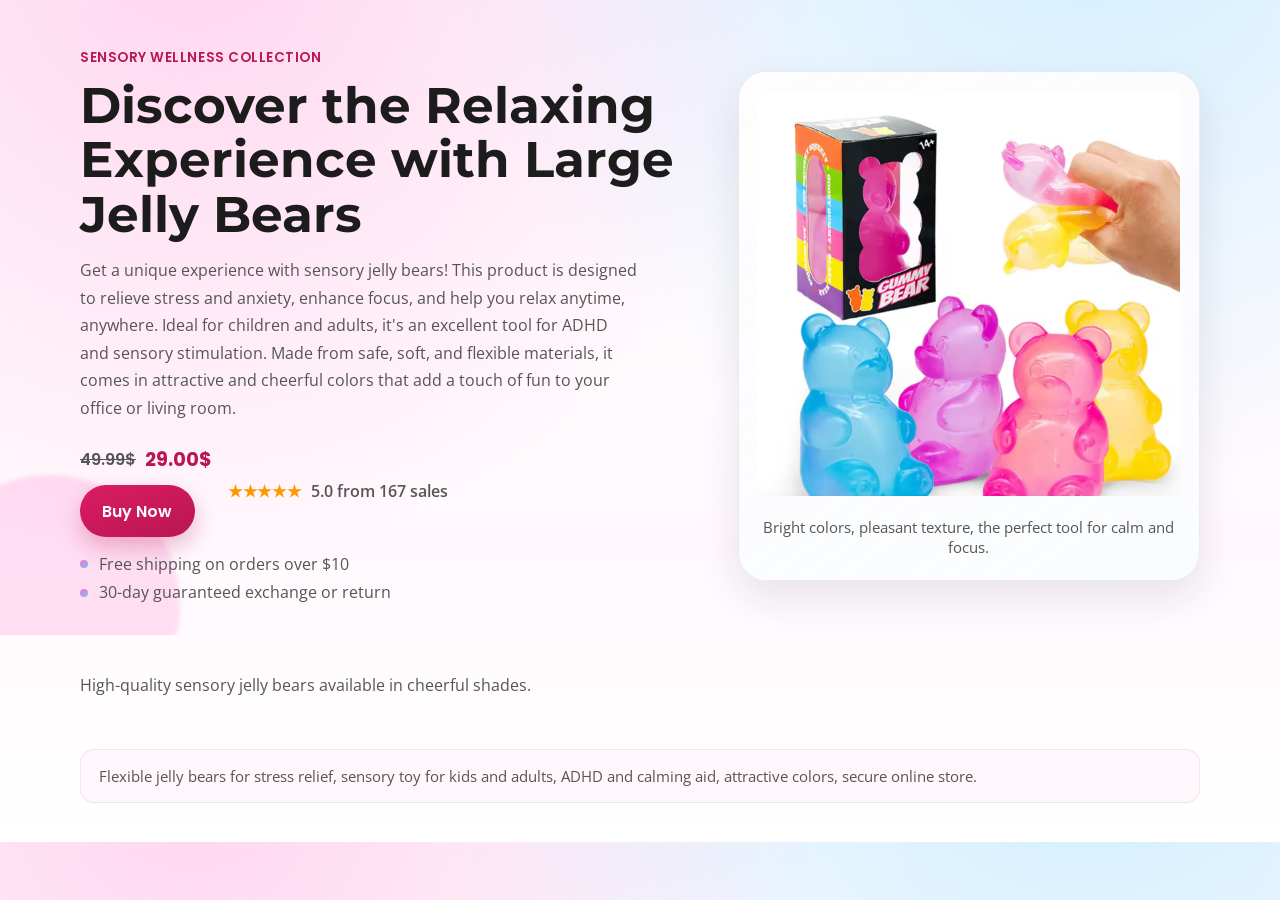
==== commit 0155bd6b: "Update new price from 29.99$ to 29.00$" ====
--- a/index.html
+++ b/index.html
@@ -34,7 +34,7 @@
             <div class="hero__buttons">
               <p class="hero-price">
                 <span class="hero-price__old">49.99$</span>
-                <span class="hero-price__new">29.99$</span>
+                <span class="hero-price__new">29.00$</span>
               </p>
               <a class="cta" href="buy-now.html">Buy Now</a>
             </div>
